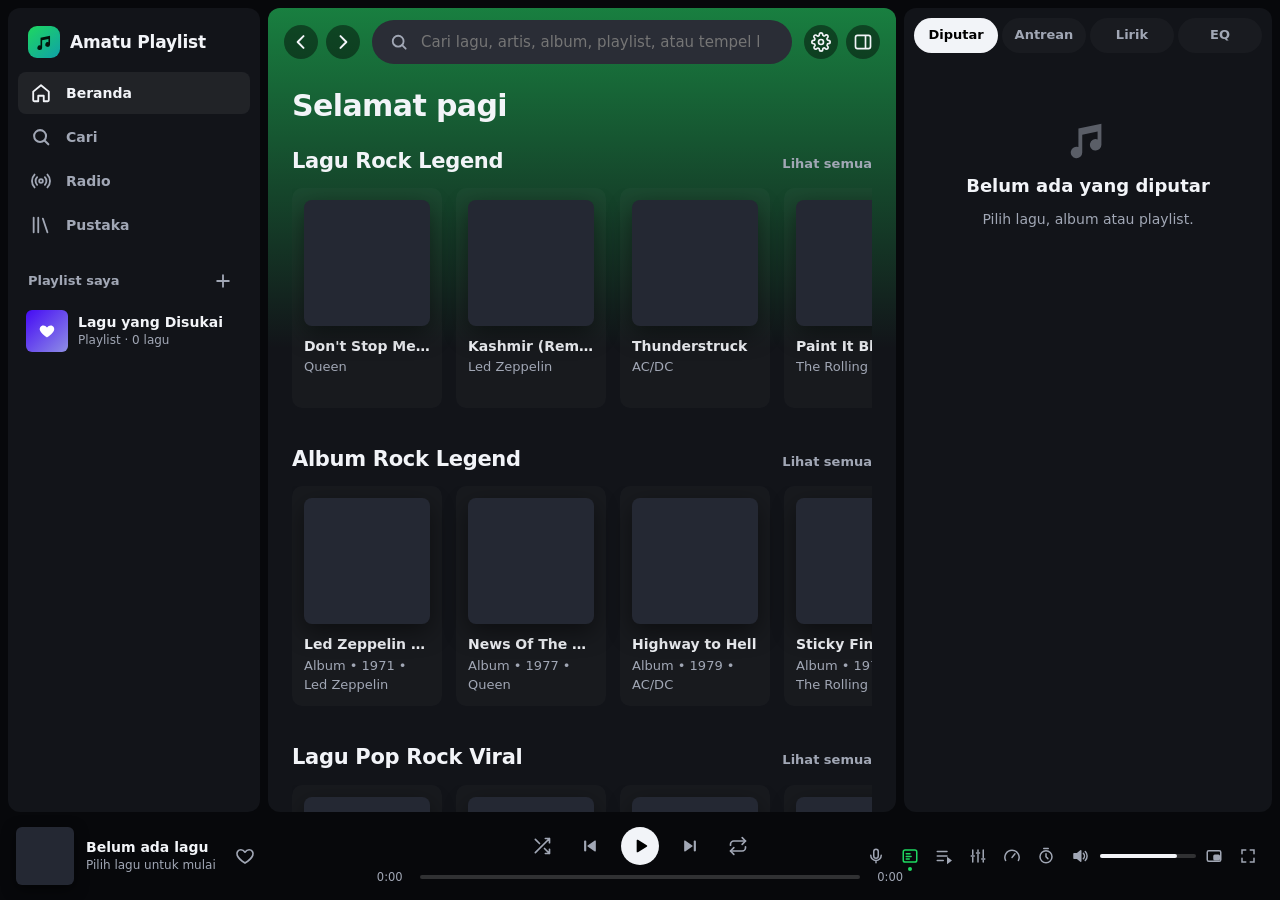
==== index.html @ cc9ee5e7 "Lagu tidak lagi lama mulai: stream yang menggantung atau ditolak browser tidak ditunggu sampai semen" ====
<!doctype html>
<html lang="id">
<head>
<meta charset="utf-8">
<script src="/amatu.js"></script>
<meta name="viewport" content="width=device-width,initial-scale=1,viewport-fit=cover">
<meta name="theme-color" content="#0b0d12">
<title>Amatu Playlist</title>
<meta name="description" content="Putar lagu YouTube & Spotify, playlist Pop Indonesia, Pop Jazz, lagu hits, radio, lirik sinkron dan equalizer profesional.">
<link rel="icon" href="data:image/svg+xml,%3Csvg xmlns='http://www.w3.org/2000/svg' viewBox='0 0 64 64'%3E%3Crect width='64' height='64' rx='14' fill='%2311151d'/%3E%3Cpath d='M26 44a7 7 0 1 1-4-6.3V16l22-5v25a7 7 0 1 1-4-6.3V20l-14 3z' fill='%231ed760'/%3E%3C/svg%3E">
<link rel="preconnect" href="https://yt.chocolatemoo53.com" crossorigin>
<link rel="stylesheet" href="css/app.css?v=6">
</head>
<body>
<svg width="0" height="0" style="position:absolute" aria-hidden="true">
  <defs>
    <symbol id="i-play" viewBox="0 0 24 24"><path d="M8 5.5v13a1 1 0 0 0 1.5.86l10.6-6.5a1 1 0 0 0 0-1.72L9.5 4.64A1 1 0 0 0 8 5.5z"/></symbol>
    <symbol id="i-pause" viewBox="0 0 24 24"><rect x="6" y="5" width="4" height="14" rx="1.2"/><rect x="14" y="5" width="4" height="14" rx="1.2"/></symbol>
    <symbol id="i-next" viewBox="0 0 24 24"><path d="M5 6.2v11.6a.8.8 0 0 0 1.2.7l8.6-5.8a.8.8 0 0 0 0-1.4L6.2 5.5A.8.8 0 0 0 5 6.2z"/><rect x="16.5" y="5.5" width="2.6" height="13" rx="1"/></symbol>
    <symbol id="i-prev" viewBox="0 0 24 24"><path d="M19 6.2v11.6a.8.8 0 0 1-1.2.7l-8.6-5.8a.8.8 0 0 1 0-1.4l8.6-5.8A.8.8 0 0 1 19 6.2z"/><rect x="4.9" y="5.5" width="2.6" height="13" rx="1"/></symbol>
    <symbol id="i-shuffle" viewBox="0 0 24 24" fill="none" stroke="currentColor" stroke-width="2" stroke-linecap="round" stroke-linejoin="round"><path d="M16 3h5v5M4 20 21 3M21 16v5h-5M15 15l6 6M4 4l5 5"/></symbol>
    <symbol id="i-repeat" viewBox="0 0 24 24" fill="none" stroke="currentColor" stroke-width="2" stroke-linecap="round" stroke-linejoin="round"><path d="m17 2 4 4-4 4"/><path d="M3 11v-1a4 4 0 0 1 4-4h14"/><path d="m7 22-4-4 4-4"/><path d="M21 13v1a4 4 0 0 1-4 4H3"/></symbol>
    <symbol id="i-heart" viewBox="0 0 24 24" fill="none" stroke="currentColor" stroke-width="2" stroke-linejoin="round"><path d="M12 20.5s-7.5-4.6-9.3-9.2C1.4 8 3.6 4.5 7.1 4.5c2 0 3.6 1.1 4.9 2.9 1.3-1.8 2.9-2.9 4.9-2.9 3.5 0 5.7 3.5 4.4 6.8-1.8 4.6-9.3 9.2-9.3 9.2z"/></symbol>
    <symbol id="i-heartf" viewBox="0 0 24 24"><path d="M12 20.5s-7.5-4.6-9.3-9.2C1.4 8 3.6 4.5 7.1 4.5c2 0 3.6 1.1 4.9 2.9 1.3-1.8 2.9-2.9 4.9-2.9 3.5 0 5.7 3.5 4.4 6.8-1.8 4.6-9.3 9.2-9.3 9.2z"/></symbol>
    <symbol id="i-queue" viewBox="0 0 24 24" fill="none" stroke="currentColor" stroke-width="2" stroke-linecap="round"><path d="M3 6h13M3 12h13M3 18h8"/><path d="M17 15v6l4-3z" fill="currentColor"/></symbol>
    <symbol id="i-mic" viewBox="0 0 24 24" fill="none" stroke="currentColor" stroke-width="2" stroke-linecap="round" stroke-linejoin="round"><path d="M12 15a3 3 0 0 0 3-3V6a3 3 0 0 0-6 0v6a3 3 0 0 0 3 3z"/><path d="M19 11a7 7 0 0 1-14 0M12 18v3"/></symbol>
    <symbol id="i-eq" viewBox="0 0 24 24" fill="none" stroke="currentColor" stroke-width="2" stroke-linecap="round"><path d="M5 4v6M5 14v6M12 4v2M12 10v10M19 4v10M19 18v2"/><path d="M3 12h4M10 8h4M17 16h4"/></symbol>
    <symbol id="i-vol" viewBox="0 0 24 24" fill="none" stroke="currentColor" stroke-width="2" stroke-linecap="round" stroke-linejoin="round"><path d="M4 9h4l5-4v14l-5-4H4z" fill="currentColor"/><path d="M16.5 8.5a5 5 0 0 1 0 7M19 6a8.5 8.5 0 0 1 0 12"/></symbol>
    <symbol id="i-mute" viewBox="0 0 24 24" fill="none" stroke="currentColor" stroke-width="2" stroke-linecap="round" stroke-linejoin="round"><path d="M4 9h4l5-4v14l-5-4H4z" fill="currentColor"/><path d="m17 9 5 6M22 9l-5 6"/></symbol>
    <symbol id="i-search" viewBox="0 0 24 24" fill="none" stroke="currentColor" stroke-width="2.2" stroke-linecap="round"><circle cx="11" cy="11" r="6.5"/><path d="m20 20-4.2-4.2"/></symbol>
    <symbol id="i-home" viewBox="0 0 24 24" fill="none" stroke="currentColor" stroke-width="2" stroke-linejoin="round"><path d="M3.5 10.5 12 3.5l8.5 7V20a1 1 0 0 1-1 1H15v-6H9v6H4.5a1 1 0 0 1-1-1z"/></symbol>
    <symbol id="i-lib" viewBox="0 0 24 24" fill="none" stroke="currentColor" stroke-width="2" stroke-linecap="round"><path d="M4 4v16M9 4v16M14 5l5 15"/></symbol>
    <symbol id="i-radio" viewBox="0 0 24 24" fill="none" stroke="currentColor" stroke-width="2" stroke-linecap="round"><circle cx="12" cy="12" r="2"/><path d="M16.2 7.8a6 6 0 0 1 0 8.4M7.8 16.2a6 6 0 0 1 0-8.4M19 5a10 10 0 0 1 0 14M5 19A10 10 0 0 1 5 5"/></symbol>
    <symbol id="i-plus" viewBox="0 0 24 24" fill="none" stroke="currentColor" stroke-width="2.2" stroke-linecap="round"><path d="M12 5v14M5 12h14"/></symbol>
    <symbol id="i-more" viewBox="0 0 24 24"><circle cx="5" cy="12" r="2"/><circle cx="12" cy="12" r="2"/><circle cx="19" cy="12" r="2"/></symbol>
    <symbol id="i-x" viewBox="0 0 24 24" fill="none" stroke="currentColor" stroke-width="2.2" stroke-linecap="round"><path d="M6 6l12 12M18 6 6 18"/></symbol>
    <symbol id="i-back" viewBox="0 0 24 24" fill="none" stroke="currentColor" stroke-width="2.4" stroke-linecap="round" stroke-linejoin="round"><path d="m15 5-7 7 7 7"/></symbol>
    <symbol id="i-fwd" viewBox="0 0 24 24" fill="none" stroke="currentColor" stroke-width="2.4" stroke-linecap="round" stroke-linejoin="round"><path d="m9 5 7 7-7 7"/></symbol>
    <symbol id="i-down" viewBox="0 0 24 24" fill="none" stroke="currentColor" stroke-width="2.4" stroke-linecap="round" stroke-linejoin="round"><path d="m5 9 7 7 7-7"/></symbol>
    <symbol id="i-pip" viewBox="0 0 24 24" fill="none" stroke="currentColor" stroke-width="2" stroke-linejoin="round"><rect x="3" y="5" width="18" height="14" rx="2"/><rect x="12" y="11" width="7" height="6" rx="1" fill="currentColor"/></symbol>
    <symbol id="i-lyf" viewBox="0 0 24 24" fill="none" stroke="currentColor" stroke-width="2" stroke-linecap="round"><rect x="3" y="4" width="18" height="16" rx="2.5"/><path d="M7 9h5M7 12.5h6.5M7 16h4"/></symbol>
    <symbol id="i-full" viewBox="0 0 24 24" fill="none" stroke="currentColor" stroke-width="2" stroke-linecap="round"><path d="M4 9V4h5M20 9V4h-5M4 15v5h5M20 15v5h-5"/></symbol>
    <symbol id="i-timer" viewBox="0 0 24 24" fill="none" stroke="currentColor" stroke-width="2" stroke-linecap="round"><circle cx="12" cy="13" r="8"/><path d="M12 9v4l2.5 2.5M9 2h6"/></symbol>
    <symbol id="i-speed" viewBox="0 0 24 24" fill="none" stroke="currentColor" stroke-width="2" stroke-linecap="round"><path d="M12 14l4-5"/><path d="M3.5 18a9.5 9.5 0 1 1 17 0"/></symbol>
    <symbol id="i-share" viewBox="0 0 24 24" fill="none" stroke="currentColor" stroke-width="2" stroke-linecap="round" stroke-linejoin="round"><path d="M12 3v13M7 8l5-5 5 5"/><path d="M5 13v6a2 2 0 0 0 2 2h10a2 2 0 0 0 2-2v-6"/></symbol>
    <symbol id="i-gear" viewBox="0 0 24 24" fill="none" stroke="currentColor" stroke-width="2"><circle cx="12" cy="12" r="3"/><path d="M19.4 15a1.6 1.6 0 0 0 .3 1.8l.1.1a2 2 0 1 1-2.8 2.8l-.1-.1a1.6 1.6 0 0 0-1.8-.3 1.6 1.6 0 0 0-1 1.5V21a2 2 0 1 1-4 0v-.1a1.6 1.6 0 0 0-1-1.5 1.6 1.6 0 0 0-1.8.3l-.1.1a2 2 0 1 1-2.8-2.8l.1-.1a1.6 1.6 0 0 0 .3-1.8 1.6 1.6 0 0 0-1.5-1H3a2 2 0 1 1 0-4h.1a1.6 1.6 0 0 0 1.5-1 1.6 1.6 0 0 0-.3-1.8l-.1-.1a2 2 0 1 1 2.8-2.8l.1.1a1.6 1.6 0 0 0 1.8.3H9a1.6 1.6 0 0 0 1-1.5V3a2 2 0 1 1 4 0v.1a1.6 1.6 0 0 0 1 1.5 1.6 1.6 0 0 0 1.8-.3l.1-.1a2 2 0 1 1 2.8 2.8l-.1.1a1.6 1.6 0 0 0-.3 1.8V9a1.6 1.6 0 0 0 1.5 1H21a2 2 0 1 1 0 4h-.1a1.6 1.6 0 0 0-1.5 1z"/></symbol>
    <symbol id="i-trash" viewBox="0 0 24 24" fill="none" stroke="currentColor" stroke-width="2" stroke-linecap="round"><path d="M4 7h16M10 11v6M14 11v6M6 7l1 13h10l1-13M9 7V4h6v3"/></symbol>
    <symbol id="i-edit" viewBox="0 0 24 24" fill="none" stroke="currentColor" stroke-width="2" stroke-linejoin="round"><path d="M4 20h4L19 9l-4-4L4 16z"/></symbol>
    <symbol id="i-file" viewBox="0 0 24 24" fill="none" stroke="currentColor" stroke-width="2" stroke-linejoin="round"><path d="M6 3h8l5 5v13H6z"/><path d="M14 3v5h5"/></symbol>
    <symbol id="i-clock" viewBox="0 0 24 24" fill="none" stroke="currentColor" stroke-width="2" stroke-linecap="round"><circle cx="12" cy="12" r="9"/><path d="M12 7v5l3 2"/></symbol>
    <symbol id="i-chart" viewBox="0 0 24 24" fill="none" stroke="currentColor" stroke-width="2" stroke-linecap="round"><path d="M4 20V10M10 20V4M16 20v-7M22 20H2"/></symbol>
    <symbol id="i-yt" viewBox="0 0 24 24"><path d="M22 8.2a3 3 0 0 0-2.1-2.1C18 5.6 12 5.6 12 5.6s-6 0-7.9.5A3 3 0 0 0 2 8.2 31 31 0 0 0 1.6 12a31 31 0 0 0 .4 3.8 3 3 0 0 0 2.1 2.1c1.9.5 7.9.5 7.9.5s6 0 7.9-.5a3 3 0 0 0 2.1-2.1 31 31 0 0 0 .4-3.8 31 31 0 0 0-.4-3.8zM10 15V9l5.2 3z"/></symbol>
    <symbol id="i-sp" viewBox="0 0 24 24"><path d="M12 2a10 10 0 1 0 0 20 10 10 0 0 0 0-20zm4.6 14.4a.6.6 0 0 1-.9.2c-2.4-1.5-5.4-1.8-9-1a.6.6 0 1 1-.3-1.2c3.9-.9 7.2-.5 9.9 1.1.3.2.4.6.3.9zm1.2-2.7a.8.8 0 0 1-1 .3c-2.7-1.7-6.9-2.2-10.1-1.2a.8.8 0 1 1-.5-1.5c3.7-1.1 8.3-.6 11.4 1.4.4.2.5.7.2 1zm.1-2.8C14.7 9 9.4 8.8 6.3 9.7a1 1 0 1 1-.6-1.8c3.5-1.1 9.4-.9 13.1 1.3a1 1 0 0 1-1 1.7z"/></symbol>
    <symbol id="i-check" viewBox="0 0 24 24" fill="none" stroke="currentColor" stroke-width="2.6" stroke-linecap="round" stroke-linejoin="round"><path d="m5 12.5 4.5 4.5L19 7.5"/></symbol>
    <symbol id="i-grip" viewBox="0 0 24 24"><circle cx="9" cy="6" r="1.6"/><circle cx="15" cy="6" r="1.6"/><circle cx="9" cy="12" r="1.6"/><circle cx="15" cy="12" r="1.6"/><circle cx="9" cy="18" r="1.6"/><circle cx="15" cy="18" r="1.6"/></symbol>
    <symbol id="i-video" viewBox="0 0 24 24" fill="none" stroke="currentColor" stroke-width="2" stroke-linejoin="round"><rect x="2.5" y="6" width="13" height="12" rx="2"/><path d="m15.5 10 6-3.5v11l-6-3.5z"/></symbol>
    <symbol id="i-panel" viewBox="0 0 24 24" fill="none" stroke="currentColor" stroke-width="2"><rect x="3" y="4" width="18" height="16" rx="2.5"/><path d="M15 4v16"/></symbol>
    <symbol id="i-music" viewBox="0 0 24 24"><path d="M9 18.5a3 3 0 1 1-2-2.8V6l12-2.5v11a3 3 0 1 1-2-2.8V7.6L9 9.3z"/></symbol>
    <symbol id="i-upload" viewBox="0 0 24 24" fill="none" stroke="currentColor" stroke-width="2" stroke-linecap="round" stroke-linejoin="round"><path d="M12 15V3M7 8l5-5 5 5M4 15v4a2 2 0 0 0 2 2h12a2 2 0 0 0 2-2v-4"/></symbol>
  </defs>
</svg>

<div id="app">
  <aside id="side">
    <div class="brand"><span class="logo"><svg><use href="#i-music"/></svg></span> Amatu Playlist</div>
    <nav class="nav">
      <a href="#home" data-nav="home"><svg><use href="#i-home"/></svg>Beranda</a>
      <a href="#search" data-nav="search"><svg><use href="#i-search"/></svg>Cari</a>
      <a href="#radio" data-nav="radio"><svg><use href="#i-radio"/></svg>Radio</a>
      <a href="#library" data-nav="library"><svg><use href="#i-lib"/></svg>Pustaka</a>
    </nav>
    <div class="side-h">
      <span>Playlist saya</span>
      <button class="ib" id="newList" title="Buat playlist"><svg><use href="#i-plus"/></svg></button>
    </div>
    <div id="sideLists" class="side-lists"></div>
  </aside>

  <main id="main">
    <header id="top">
      <div class="hist">
        <button class="ib round" id="goBack" title="Kembali"><svg><use href="#i-back"/></svg></button>
        <button class="ib round" id="goFwd" title="Maju"><svg><use href="#i-fwd"/></svg></button>
      </div>
      <form id="sform" class="sbox" autocomplete="off">
        <svg><use href="#i-search"/></svg>
        <input id="q" type="search" placeholder="Cari lagu, artis, album, playlist, atau tempel link YouTube/Spotify" enterkeyhint="search">
        <div id="sugg" class="sugg" hidden></div>
      </form>
      <div class="top-r">
        <button class="ib round" id="setBtn" title="Pengaturan"><svg><use href="#i-gear"/></svg></button>
        <button class="ib round" id="panelBtn" title="Panel diputar"><svg><use href="#i-panel"/></svg></button>
      </div>
    </header>
    <div id="view" tabindex="-1"></div>
  </main>

  <section id="panel">
    <div class="tabs" id="ptabs">
      <button data-tab="np" class="on">Diputar</button>
      <button data-tab="queue">Antrean</button>
      <button data-tab="lyrics">Lirik</button>
      <button data-tab="eq">EQ</button>
    </div>
    <div id="pbody"></div>
  </section>
</div>

<footer id="bar">
  <div class="b-now">
    <div class="b-art" id="bArt"></div>
    <div class="b-meta"><div class="b-title" id="bTitle">Belum ada lagu</div><div class="b-sub" id="bSub">Pilih lagu untuk mulai</div></div>
    <button class="ib like" id="bLike" title="Suka (L)"><svg><use href="#i-heart"/></svg></button>
  </div>
  <div class="b-mid">
    <div class="b-ctl">
      <button class="ib" id="cShuf" title="Acak (S)"><svg><use href="#i-shuffle"/></svg></button>
      <button class="ib" id="cPrev" title="Sebelumnya"><svg><use href="#i-prev"/></svg></button>
      <button class="playbtn" id="cPlay" title="Putar/Jeda (Spasi)"><svg><use href="#i-play"/></svg></button>
      <button class="ib" id="cNext" title="Berikutnya"><svg><use href="#i-next"/></svg></button>
      <button class="ib" id="cRep" title="Ulangi (R)"><svg><use href="#i-repeat"/></svg><i class="one">1</i></button>
    </div>
    <div class="b-seek"><span id="tCur">0:00</span><div class="range" id="seek"><div class="fill"></div><div class="buf"></div><div class="knob"></div><div class="tip"></div></div><span id="tDur">0:00</span></div>
  </div>
  <div class="b-r">
    <button class="ib" id="tLyr" title="Lirik"><svg><use href="#i-mic"/></svg></button>
    <button class="ib" id="tFly" title="Lirik mengambang"><svg><use href="#i-lyf"/></svg></button>
    <button class="ib" id="tQueue" title="Antrean (Q)"><svg><use href="#i-queue"/></svg></button>
    <button class="ib" id="tEq" title="Equalizer (E)"><svg><use href="#i-eq"/></svg></button>
    <button class="ib" id="tSpeed" title="Kecepatan"><svg><use href="#i-speed"/></svg><i class="badge" id="speedB"></i></button>
    <button class="ib" id="tTimer" title="Timer tidur"><svg><use href="#i-timer"/></svg><i class="badge" id="timerB"></i></button>
    <div class="vol"><button class="ib" id="tMute" title="Bisu (M)"><svg><use href="#i-vol"/></svg></button><div class="range small" id="vol"><div class="fill"></div><div class="knob"></div></div></div>
    <button class="ib" id="tPip" title="Mini player"><svg><use href="#i-pip"/></svg></button>
    <button class="ib" id="tFull" title="Layar penuh (F)"><svg><use href="#i-full"/></svg></button>
  </div>
  <div class="m-prog"><i id="mProg"></i></div>
</footer>

<nav id="tabbar">
  <a href="#home" data-nav="home"><svg><use href="#i-home"/></svg>Beranda</a>
  <a href="#search" data-nav="search"><svg><use href="#i-search"/></svg>Cari</a>
  <a href="#radio" data-nav="radio"><svg><use href="#i-radio"/></svg>Radio</a>
  <a href="#library" data-nav="library"><svg><use href="#i-lib"/></svg>Pustaka</a>
</nav>

<div id="fly" aria-live="off">
  <div class="fly-h"><span id="flyT">Lirik</span><button class="ib" id="flyFull" title="Lirik layar penuh"><svg><use href="#i-full"/></svg></button><button class="ib" id="flyX" title="Sembunyikan lirik mengambang"><svg><use href="#i-x"/></svg></button></div>
  <div class="fly-b" id="flyB"></div>
</div>

<div id="full" hidden>
  <div class="f-bg" id="fBg"></div>
  <canvas class="f-viz" id="fViz"></canvas>
  <header class="f-top">
    <button class="ib round" id="fClose" title="Tutup"><svg><use href="#i-down"/></svg></button>
    <div class="f-ctx" id="fCtx"></div>
    <button class="ib round" id="fMore" title="Opsi"><svg><use href="#i-more"/></svg></button>
  </header>
  <div class="f-body">
    <div class="f-left">
      <div class="f-stage" id="fStage"><div class="f-art" id="fArt"></div><div class="vslot" id="fSlot"></div></div>
      <div class="f-meta">
        <div><div class="f-title" id="fTitle"></div><div class="f-sub" id="fSub"></div></div>
        <button class="ib like" id="fLike"><svg><use href="#i-heart"/></svg></button>
      </div>
      <div class="f-seek"><div class="range" id="fSeek"><div class="fill"></div><div class="knob"></div></div><div class="f-times"><span id="fCur">0:00</span><span id="fDur">0:00</span></div></div>
      <div class="f-ctl">
        <button class="ib" id="fShuf"><svg><use href="#i-shuffle"/></svg></button>
        <button class="ib big" id="fPrev"><svg><use href="#i-prev"/></svg></button>
        <button class="playbtn xl" id="fPlay"><svg><use href="#i-play"/></svg></button>
        <button class="ib big" id="fNext"><svg><use href="#i-next"/></svg></button>
        <button class="ib" id="fRep"><svg><use href="#i-repeat"/></svg><i class="one">1</i></button>
      </div>
      <div class="f-tools">
        <button class="chip" data-ft="lyrics"><svg><use href="#i-mic"/></svg>Lirik</button>
        <button class="chip" data-ft="queue"><svg><use href="#i-queue"/></svg>Antrean</button>
        <button class="chip" data-ft="eq"><svg><use href="#i-eq"/></svg>EQ</button>
        <button class="chip" data-ft="video" id="fVid"><svg><use href="#i-video"/></svg>Video</button>
      </div>
    </div>
    <div class="f-right" id="fRight"></div>
  </div>
</div>

<div id="dock" class="off">
  <div class="dock-h"><span id="dockT">Video</span><button class="ib" id="dockMin" title="Perkecil"><svg><use href="#i-down"/></svg></button><button class="ib" id="dockOpen" title="Layar penuh"><svg><use href="#i-full"/></svg></button></div>
  <div id="ytwrap"><div id="ytp"></div></div>
  <div id="spwrap"><div id="spp"></div></div>
</div>

<div id="menu" class="menu" hidden></div>
<div id="modal" class="modal" hidden><div class="m-card" id="mcard"></div></div>
<div id="rsm" hidden><svg><use href="#i-play"/></svg><span>Putar <b id="rsmT"></b> <i>· sentuh di mana saja</i></span><button class="ib" id="rsmX" title="Jangan putar"><svg><use href="#i-x"/></svg></button></div>
<div id="toasts"></div>
<input type="file" id="fileIn" accept="audio/*,video/mp4,.mp3,.m4a,.flac,.wav,.ogg,.opus,.aac" multiple hidden>
<input type="file" id="impIn" accept="application/json,.json" hidden>

<script src="js/data.js?v=2"></script>
<script src="js/rock.js?v=1"></script>
<script src="js/fx.js?v=2"></script>
<script src="js/api.js?v=6"></script>
<script src="js/gap.js?v=1"></script>
<script src="js/engine.js?v=9"></script>
<script src="js/app.js?v=19"></script>
</body>
</html>
---- css/app.css ----
:root {
  color-scheme: dark;
  --bg: #07080b;
  --s1: #121419;
  --s2: #1a1d24;
  --s3: #242833;
  --line: #2a2e39;
  --tx: #f2f4f8;
  --mut: #a1a7b5;
  --dim: #6d7381;
  --ac: #1ed760;
  --ac2: #19b955;
  --tint: 30, 215, 96;
  --barH: 88px;
  --r: 12px;
  --font: "Inter", system-ui, -apple-system, "Segoe UI", Roboto, sans-serif;
}
* { box-sizing: border-box; }
html, body { height: 100%; }
body { margin: 0; background: var(--bg); color: var(--tx); font: 14px/1.45 var(--font); overflow: hidden; -webkit-font-smoothing: antialiased; overscroll-behavior: none; }
button { font: inherit; color: inherit; background: none; border: 0; cursor: pointer; padding: 0; }
a { color: inherit; text-decoration: none; }
input, select, textarea { font: inherit; color: inherit; }
svg { width: 20px; height: 20px; fill: currentColor; flex: none; }
[hidden] { display: none !important; }
::-webkit-scrollbar { width: 10px; height: 10px; }
::-webkit-scrollbar-thumb { background: #ffffff22; border-radius: 10px; border: 2px solid transparent; background-clip: padding-box; }
::-webkit-scrollbar-thumb:hover { background-color: #ffffff3a; }
::-webkit-scrollbar-track { background: transparent; }

/* ---------- shell */
#app { position: fixed; inset: 0 0 var(--barH) 0; display: grid; grid-template-columns: 252px minmax(0, 1fr) auto; gap: 8px; padding: 8px 8px 0; }
#side, #main, #panel { background: var(--s1); border-radius: var(--r); min-height: 0; overflow: hidden; }
#side { display: flex; flex-direction: column; padding: 14px 10px 10px; }
.brand { display: flex; align-items: center; gap: 10px; font-weight: 800; font-size: 17px; letter-spacing: -.2px; padding: 4px 10px 14px; }
.logo { width: 32px; height: 32px; border-radius: 9px; display: grid; place-items: center; background: linear-gradient(140deg, var(--ac), #0fa1a8); color: #03140a; }
.logo svg { width: 19px; height: 19px; }
.nav { display: grid; gap: 2px; }
.nav a { display: flex; align-items: center; gap: 14px; padding: 10px 12px; border-radius: 8px; color: var(--mut); font-weight: 650; transition: color .15s, background .15s; }
.nav a:hover { color: var(--tx); background: #ffffff08; }
.nav a.on { color: var(--tx); background: #ffffff10; }
.nav a svg { width: 22px; height: 22px; }
.side-h { display: flex; align-items: center; justify-content: space-between; padding: 18px 10px 6px; color: var(--mut); font-weight: 700; font-size: 13px; }
.side-lists { overflow-y: auto; flex: 1; display: grid; align-content: start; gap: 2px; }
.sl { display: flex; align-items: center; gap: 10px; padding: 6px 8px; border-radius: 8px; cursor: pointer; }
.sl:hover { background: #ffffff0a; }
.sl.on { background: #ffffff12; }
.sl .cv { width: 42px; height: 42px; border-radius: 6px; flex: none; background: var(--s3) center/cover; display: grid; place-items: center; color: var(--mut); }
.sl .cv svg { width: 18px; height: 18px; }
.sl .t { font-weight: 600; white-space: nowrap; overflow: hidden; text-overflow: ellipsis; }
.sl .s { font-size: 12px; color: var(--mut); white-space: nowrap; overflow: hidden; text-overflow: ellipsis; }
.sl > div:last-child { min-width: 0; }
.sl.playing .t { color: var(--ac); }

#main { position: relative; display: flex; flex-direction: column; }
#top { position: absolute; z-index: 5; left: 0; right: 0; top: 0; display: flex; align-items: center; gap: 12px; padding: 12px 16px; background: linear-gradient(rgba(18, 20, 25, var(--topA, 0)), rgba(18, 20, 25, var(--topA, 0))); transition: background .2s; }
.hist { display: flex; gap: 8px; }
.top-r { display: flex; gap: 8px; margin-left: auto; }
.ib { display: inline-grid; place-items: center; width: 34px; height: 34px; border-radius: 50%; color: var(--mut); position: relative; transition: color .15s, transform .1s, background .15s; flex: none; }
.ib:hover { color: var(--tx); }
.ib:active { transform: scale(.94); }
.ib.round { background: #00000070; color: var(--tx); }
.ib.round:hover { background: #000000a0; }
.ib.on { color: var(--ac); }
.ib.on::after { content: ""; position: absolute; bottom: 1px; left: 50%; width: 4px; height: 4px; margin-left: -2px; border-radius: 50%; background: var(--ac); }
.ib.big svg { width: 28px; height: 28px; }
.ib .one { display: none; position: absolute; font-size: 8px; font-style: normal; font-weight: 800; top: 7px; right: 5px; background: var(--ac); color: #000; border-radius: 6px; padding: 0 3px; line-height: 11px; }
.ib.rep1 .one { display: block; }
.ib .badge { position: absolute; top: 0; right: -4px; font-size: 9px; font-style: normal; font-weight: 800; color: var(--ac); }
.ib:disabled { opacity: .35; cursor: default; }

.sbox { flex: 1; max-width: 520px; position: relative; display: flex; align-items: center; background: #2a2d36; border-radius: 999px; height: 44px; padding: 0 16px; gap: 10px; border: 1px solid transparent; transition: border-color .15s, background .15s; }
.sbox:focus-within { border-color: #ffffff60; background: #30333d; }
.sbox > svg { color: var(--mut); }
.sbox input { flex: 1; min-width: 0; border: 0; outline: 0; background: none; font-size: 15px; height: 100%; }
.sbox input::-webkit-search-cancel-button { filter: invert(1); opacity: .5; }
.sugg { position: absolute; top: 50px; left: 0; right: 0; background: var(--s2); border: 1px solid var(--line); border-radius: 12px; padding: 6px; box-shadow: 0 18px 40px #000a; z-index: 30; }
.sugg button { display: flex; width: 100%; align-items: center; gap: 12px; padding: 9px 12px; border-radius: 8px; text-align: left; }
.sugg button:hover, .sugg button.hl { background: #ffffff10; }
.sugg button svg { color: var(--mut); width: 16px; height: 16px; }

#view { flex: 1; overflow-y: auto; overflow-x: hidden; outline: 0; padding: 72px 24px 32px; position: relative; scroll-behavior: auto; }
.v-bg { position: absolute; inset: 0 0 auto 0; height: 340px; background: linear-gradient(rgba(var(--tint), .55), rgba(var(--tint), 0)); pointer-events: none; z-index: 0; }
#view > * { position: relative; z-index: 1; }
#view > .v-bg { position: absolute; z-index: 0; }

/* ---------- panel */
#panel { width: 368px; display: flex; flex-direction: column; }
body.nopanel #panel { display: none; }
.tabs { display: flex; gap: 4px; padding: 10px 10px 0; flex: none; }
.tabs button { flex: 1; padding: 8px 4px; border-radius: 999px; font-weight: 700; font-size: 13px; color: var(--mut); background: #ffffff08; }
.tabs button:hover { color: var(--tx); }
.tabs button.on { background: var(--tx); color: #000; }
#pbody { flex: 1; overflow-y: auto; overflow-x: hidden; padding: 14px; min-height: 0; }

/* ---------- headings, cards, shelves */
h1.v-title { font-size: 30px; letter-spacing: -.6px; margin: 4px 0 18px; font-weight: 800; }
.shelf { margin: 0 0 30px; }
.shelf-h { display: flex; align-items: baseline; justify-content: space-between; margin-bottom: 12px; gap: 12px; }
.shelf-h h2 { margin: 0; font-size: 21px; letter-spacing: -.3px; }
.shelf-h a, .shelf-h button { color: var(--mut); font-weight: 700; font-size: 13px; }
.shelf-h a:hover, .shelf-h button:hover { color: var(--tx); text-decoration: underline; }
.row { display: grid; grid-auto-flow: column; grid-auto-columns: minmax(150px, 180px); gap: 14px; overflow-x: auto; padding-bottom: 6px; scroll-snap-type: x proximity; }
.row::-webkit-scrollbar { height: 6px; }
.grid { display: grid; grid-template-columns: repeat(auto-fill, minmax(165px, 1fr)); gap: 14px; }
.card { background: #ffffff06; border-radius: 10px; padding: 12px; cursor: pointer; transition: background .2s; scroll-snap-align: start; min-width: 0; position: relative; }
.card:hover { background: #ffffff12; }
.card .cv { aspect-ratio: 1; border-radius: 8px; background: var(--s3) center/cover; position: relative; box-shadow: 0 8px 24px #0007; overflow: hidden; }
.card .cv img { width: 100%; height: 100%; object-fit: cover; display: block; }
.card.art .cv { border-radius: 50%; }
.card .t { font-weight: 700; margin-top: 10px; white-space: nowrap; overflow: hidden; text-overflow: ellipsis; }
.card .s { font-size: 13px; color: var(--mut); display: -webkit-box; -webkit-line-clamp: 2; -webkit-box-orient: vertical; overflow: hidden; margin-top: 2px; min-height: 2.9em; }
.card .pb { position: absolute; right: 8px; bottom: 8px; width: 46px; height: 46px; border-radius: 50%; background: var(--ac); color: #000; display: grid; place-items: center; box-shadow: 0 8px 18px #0008; opacity: 0; transform: translateY(8px); transition: opacity .2s, transform .2s; }
.card .pb svg { width: 22px; height: 22px; }
.card:hover .pb, .card.playing .pb { opacity: 1; transform: none; }
.card .tag { position: absolute; left: 8px; top: 8px; background: #000a; border-radius: 6px; padding: 2px 6px; font-size: 11px; font-weight: 700; display: flex; align-items: center; gap: 4px; }
.card .tag svg { width: 13px; height: 13px; }
.tag.sp svg { color: #1ed760; }
.tag.yt svg { color: #ff3d3d; }

.chips { display: flex; gap: 8px; flex-wrap: wrap; margin-bottom: 18px; }
.chip { display: inline-flex; align-items: center; gap: 6px; padding: 7px 14px; border-radius: 999px; background: #ffffff12; font-weight: 650; font-size: 13px; white-space: nowrap; transition: background .15s; }
.chip:hover { background: #ffffff20; }
.chip.on { background: var(--tx); color: #000; }
.chip svg { width: 16px; height: 16px; }

.genres { display: grid; grid-template-columns: repeat(auto-fill, minmax(190px, 1fr)); gap: 14px; }
.genre { height: 110px; border-radius: 10px; padding: 14px; font-weight: 800; font-size: 19px; position: relative; overflow: hidden; cursor: pointer; letter-spacing: -.3px; }
.genre::after { content: ""; position: absolute; right: -14px; bottom: -10px; width: 82px; height: 82px; border-radius: 8px; background: inherit; filter: brightness(1.35); transform: rotate(25deg); box-shadow: 0 6px 18px #0006; }
.genre:hover { filter: brightness(1.08); }

/* ---------- hero (album / playlist / artist) */
.hero { display: flex; align-items: flex-end; gap: 24px; margin: 6px 0 22px; min-height: 200px; }
.hero .cv { width: 210px; height: 210px; flex: none; border-radius: 8px; background: var(--s3) center/cover; box-shadow: 0 20px 50px #000a; display: grid; place-items: center; color: var(--mut); }
.hero .cv svg { width: 70px; height: 70px; }
.hero.art .cv { border-radius: 50%; }
.hero .kind { font-size: 13px; font-weight: 700; display: flex; align-items: center; gap: 6px; }
.hero h1 { font-size: clamp(30px, 5vw, 72px); line-height: 1.02; margin: 8px 0 12px; letter-spacing: -1.6px; font-weight: 900; word-break: break-word; }
.hero h1.long { font-size: clamp(26px, 3.2vw, 44px); letter-spacing: -.8px; }
.hero .meta { color: var(--tx); font-size: 14px; opacity: .9; }
.hero .meta a { font-weight: 700; }
.hero .meta a:hover { text-decoration: underline; }
.hero .desc { color: var(--mut); font-size: 13px; margin-top: 6px; max-width: 780px; display: -webkit-box; -webkit-line-clamp: 2; -webkit-box-orient: vertical; overflow: hidden; }
.actions { display: flex; align-items: center; gap: 18px; margin: 0 0 18px; flex-wrap: wrap; }
.playbtn { width: 40px; height: 40px; border-radius: 50%; background: var(--tx); color: #000; display: grid; place-items: center; transition: transform .12s, background .15s; flex: none; }
.playbtn:hover { transform: scale(1.06); }
.playbtn svg { width: 20px; height: 20px; }
.playbtn.lg { width: 56px; height: 56px; background: var(--ac); }
.playbtn.lg svg { width: 26px; height: 26px; }
.playbtn.xl { width: 68px; height: 68px; }
.playbtn.xl svg { width: 30px; height: 30px; }
.actions .ib { width: 40px; height: 40px; }
.actions .ib svg { width: 26px; height: 26px; }
.btn { display: inline-flex; align-items: center; gap: 8px; padding: 9px 18px; border-radius: 999px; font-weight: 700; border: 1px solid #ffffff40; transition: border-color .15s, transform .1s; white-space: nowrap; }
.btn:hover { border-color: var(--tx); }
.btn.pri { background: var(--ac); color: #021208; border-color: var(--ac); }
.btn.sm { padding: 6px 13px; font-size: 13px; }
.btn svg { width: 17px; height: 17px; }

/* ---------- track list */
.tl { display: grid; }
.tl-h, .tr { display: grid; grid-template-columns: 40px minmax(0, 6fr) minmax(0, 4fr) 36px 56px 36px; align-items: center; gap: 12px; padding: 0 12px; }
.tl.noalb .tl-h, .tl.noalb .tr { grid-template-columns: 40px minmax(0, 1fr) 36px 56px 36px; }
.tl.noalb .alb { display: none; }
.tl-h { color: var(--mut); font-size: 12px; text-transform: uppercase; letter-spacing: .08em; height: 36px; border-bottom: 1px solid var(--line); margin-bottom: 8px; }
.tr { height: 58px; border-radius: 6px; cursor: default; user-select: none; }
.tr:hover, .tr.sel { background: #ffffff10; }
.tr .n { color: var(--mut); text-align: center; font-variant-numeric: tabular-nums; position: relative; height: 20px; display: grid; place-items: center; }
.tr .n .pi { display: none; }
.tr:hover .n .num { display: none; }
.tr:hover .n .pi { display: grid; color: var(--tx); }
.tr .ti { display: flex; align-items: center; gap: 12px; min-width: 0; }
.tr .th { width: 42px; height: 42px; border-radius: 5px; background: var(--s3) center/cover; flex: none; }
.tr .th.v { width: 56px; height: 42px; }
.tr .nm { min-width: 0; }
.tr .tt { font-weight: 600; font-size: 15px; white-space: nowrap; overflow: hidden; text-overflow: ellipsis; }
.tr .ar { font-size: 13px; color: var(--mut); white-space: nowrap; overflow: hidden; text-overflow: ellipsis; }
.tr .ar a:hover, .tr .alb a:hover { color: var(--tx); text-decoration: underline; }
.tr .alb { font-size: 13px; color: var(--mut); white-space: nowrap; overflow: hidden; text-overflow: ellipsis; }
.tr .du { color: var(--mut); font-size: 13px; text-align: right; font-variant-numeric: tabular-nums; }
.tr .like, .tr .mo { opacity: 0; }
.tr:hover .like, .tr:hover .mo, .tr .like.on { opacity: 1; }
.tr.cur .tt { color: var(--ac); }
.tr.cur .n .num { display: none; }
.tr.cur .n .eqa { display: flex; }
.eqa { display: none; gap: 2px; align-items: flex-end; height: 14px; }
.eqa i { width: 3px; background: var(--ac); border-radius: 1px; animation: eqa 1s ease-in-out infinite; }
.eqa i:nth-child(2) { animation-delay: -.4s; }
.eqa i:nth-child(3) { animation-delay: -.7s; }
.paused .eqa i { animation-play-state: paused; height: 4px; }
@keyframes eqa { 0%, 100% { height: 3px; } 50% { height: 14px; } }
.tr:hover.cur .n .eqa { display: none; }
.like.on { color: var(--ac); }
.tr.drag { opacity: .4; }
.tr.over { box-shadow: inset 0 2px 0 var(--ac); }
.tr .src { width: 13px; height: 13px; margin-left: 6px; vertical-align: -2px; opacity: .8; }
.tr .tt .src.sp { color: #1ed760; }

.empty { text-align: center; color: var(--mut); padding: 50px 20px; display: grid; justify-items: center; gap: 10px; }
.empty svg { width: 46px; height: 46px; opacity: .5; }
.empty b { color: var(--tx); font-size: 18px; }
.load { display: grid; place-items: center; padding: 50px; }
.spin { width: 30px; height: 30px; border-radius: 50%; border: 3px solid #ffffff20; border-top-color: var(--ac); animation: spin .8s linear infinite; }
@keyframes spin { to { transform: rotate(360deg); } }
.skel { background: linear-gradient(90deg, #ffffff08, #ffffff12, #ffffff08); background-size: 200% 100%; animation: sk 1.2s infinite; border-radius: 8px; }
@keyframes sk { to { background-position: -200% 0; } }

.top-res { display: grid; grid-template-columns: minmax(0, 2fr) minmax(0, 3fr); gap: 22px; margin-bottom: 28px; }
.best { background: #ffffff08; border-radius: 10px; padding: 20px; cursor: pointer; position: relative; transition: background .2s; }
.best:hover { background: #ffffff12; }
.best .cv { width: 96px; height: 96px; border-radius: 8px; background: var(--s3) center/cover; box-shadow: 0 8px 24px #0008; }
.best.art .cv { border-radius: 50%; }
.best .t { font-size: 30px; font-weight: 800; margin: 18px 0 4px; letter-spacing: -.5px; white-space: nowrap; overflow: hidden; text-overflow: ellipsis; }
.best .s { color: var(--mut); }
.best .s b { color: var(--tx); background: #00000060; border-radius: 999px; padding: 3px 10px; font-size: 12px; margin-right: 6px; }
.best .pb { position: absolute; right: 20px; bottom: 20px; width: 50px; height: 50px; border-radius: 50%; background: var(--ac); color: #000; display: grid; place-items: center; opacity: 0; transform: translateY(8px); transition: .2s; }
.best:hover .pb { opacity: 1; transform: none; }

/* ---------- player bar */
#bar { position: fixed; left: 0; right: 0; bottom: 0; height: var(--barH); display: grid; grid-template-columns: minmax(0, 1fr) minmax(0, 1.6fr) minmax(0, 1fr); align-items: center; gap: 16px; padding: 0 16px; background: var(--bg); z-index: 20; }
.b-now { display: flex; align-items: center; gap: 12px; min-width: 0; }
.b-art { width: 58px; height: 58px; border-radius: 6px; background: var(--s3) center/cover; flex: none; cursor: pointer; box-shadow: 0 4px 14px #0008; display: grid; place-items: center; color: var(--dim); }
.b-meta { min-width: 0; cursor: pointer; }
.b-title { font-weight: 650; white-space: nowrap; overflow: hidden; text-overflow: ellipsis; }
.b-sub { font-size: 12px; color: var(--mut); white-space: nowrap; overflow: hidden; text-overflow: ellipsis; }
.b-sub a:hover { color: var(--tx); text-decoration: underline; }
.b-mid { display: grid; gap: 4px; justify-items: center; }
.b-ctl { display: flex; align-items: center; gap: 14px; }
.b-ctl .playbtn { width: 38px; height: 38px; }
.b-seek { display: flex; align-items: center; gap: 10px; width: 100%; max-width: 680px; font-size: 11.5px; color: var(--mut); font-variant-numeric: tabular-nums; }
.b-seek span { width: 40px; text-align: center; }
.b-r { display: flex; align-items: center; justify-content: flex-end; gap: 2px; min-width: 0; }
.b-r .ib { width: 32px; height: 32px; }
.b-r .ib svg { width: 18px; height: 18px; }
.vol { display: flex; align-items: center; gap: 4px; }
.vol .range { width: 96px; }
.m-prog { display: none; }

/* custom range */
.range { position: relative; flex: 1; height: 16px; cursor: pointer; touch-action: none; --p: 0%; --b: 0%; }
.range::before { content: ""; position: absolute; left: 0; right: 0; top: 6px; height: 4px; border-radius: 4px; background: #ffffff2a; }
.range .buf { position: absolute; left: 0; top: 6px; height: 4px; border-radius: 4px; width: var(--b); background: #ffffff30; }
.range .fill { position: absolute; left: 0; top: 6px; height: 4px; border-radius: 4px; width: var(--p); background: var(--tx); }
.range .knob { position: absolute; top: 2px; left: var(--p); width: 12px; height: 12px; margin-left: -6px; border-radius: 50%; background: #fff; box-shadow: 0 2px 6px #0008; opacity: 0; transition: opacity .1s; }
.range:hover .fill, .range.act .fill { background: var(--ac); }
.range:hover .knob, .range.act .knob { opacity: 1; }
.range .tip { position: absolute; bottom: 18px; transform: translateX(-50%); background: var(--s3); color: var(--tx); padding: 3px 7px; border-radius: 6px; font-size: 11px; pointer-events: none; display: none; white-space: nowrap; }
.range:hover .tip { display: block; }
.range.dis { pointer-events: none; opacity: .4; }

/* ---------- tabbar (mobile) */
#tabbar { display: none; }

/* ---------- now playing panel */
.np-card { display: grid; gap: 14px; grid-template-columns: minmax(0, 1fr); }
.np-stage { position: relative; aspect-ratio: 1; border-radius: 10px; background: var(--s3) center/cover; box-shadow: 0 16px 40px #0009; overflow: hidden; }
.np-stage.vid { aspect-ratio: 16/9; background: #000; }
.np-stage canvas { position: absolute; left: 0; right: 0; bottom: 0; width: 100%; height: 34%; pointer-events: none; }
.vslot { position: absolute; inset: 0; }
.np-t { font-size: 22px; font-weight: 800; letter-spacing: -.3px; line-height: 1.2; overflow-wrap: anywhere; display: -webkit-box; -webkit-line-clamp: 3; -webkit-box-orient: vertical; overflow: hidden; }
.np-a { color: var(--mut); }
.np-a a:hover { color: var(--tx); text-decoration: underline; }
.np-row { display: flex; align-items: flex-start; justify-content: space-between; gap: 10px; }
.np-box { background: var(--s2); border-radius: 10px; padding: 14px; }
.np-box h4 { margin: 0 0 10px; font-size: 14px; display: flex; justify-content: space-between; align-items: center; }
.np-box h4 a, .np-box h4 button { color: var(--mut); font-size: 12px; font-weight: 700; }
.np-box h4 a:hover, .np-box h4 button:hover { color: var(--tx); }
.mini-tr { display: flex; align-items: center; gap: 10px; padding: 6px; border-radius: 8px; cursor: pointer; }
.mini-tr:hover { background: #ffffff0c; }
.mini-tr .th { width: 44px; height: 44px; border-radius: 5px; background: var(--s3) center/cover; flex: none; }
.mini-tr > div:nth-child(2) { min-width: 0; flex: 1; }
.mini-tr .tt { font-weight: 600; white-space: nowrap; overflow: hidden; text-overflow: ellipsis; }
.mini-tr .ar { font-size: 12px; color: var(--mut); white-space: nowrap; overflow: hidden; text-overflow: ellipsis; }
.mini-tr.cur .tt { color: var(--ac); }
.mini-tr.qt { background: #ffffff12; padding: 0; border-radius: 6px; overflow: hidden; transition: background .15s; }
.mini-tr.qt:hover { background: #ffffff22; }
.mini-tr.qt .th { width: 60px; height: 60px; border-radius: 0; }
.mini-tr.qt .tt { font-weight: 700; }
.mini-tr.qt .playbtn { margin-right: 10px; background: var(--ac); opacity: 0; transition: opacity .15s; }
.mini-tr.qt:hover .playbtn { opacity: 1; }
@media (hover: none) { .mini-tr.qt .playbtn { opacity: 1; } }
.mini-tr .grip { color: var(--dim); cursor: grab; opacity: 0; }
.mini-tr:hover .grip { opacity: 1; }
.mini-tr .x { opacity: 0; }
.mini-tr:hover .x { opacity: 1; }
.mini-tr.drag { opacity: .4; }
.mini-tr.over { box-shadow: inset 0 2px 0 var(--ac); }
.note { font-size: 12.5px; color: var(--mut); background: #ffffff08; border: 1px solid var(--line); border-radius: 10px; padding: 10px 12px; line-height: 1.5; }
.note b { color: var(--tx); }
.note.ok { border-color: #1ed76055; background: #1ed76012; }
.note .btn { margin-top: 8px; }

/* lyrics */
.lyr { display: grid; gap: 14px; font-size: 22px; font-weight: 800; line-height: 1.32; letter-spacing: -.3px; padding: 10px 2px 60vh; }
.lyr p { margin: 0; color: #ffffff55; cursor: pointer; transition: color .25s, transform .25s; transform-origin: left center; }
.lyr p:hover { color: #ffffffaa; }
.lyr p.past { color: #ffffffa0; }
.lyr p.now { color: #fff; transform: scale(1.02); }
.lyr.plain p { color: #ffffffd0; cursor: default; }
.lyr p .ly-tr { display: block; margin-top: 3px; font-size: .6em; font-weight: 600; font-style: italic; letter-spacing: 0; line-height: 1.3; opacity: .78; }
.lyr p.now .ly-tr { opacity: .9; }
.lyr-h { display: flex; align-items: center; justify-content: space-between; gap: 10px; margin-bottom: 4px; font-size: 12px; color: var(--mut); }
.lyr-h .off { display: flex; gap: 4px; align-items: center; }
.lyr-h .off button { background: #ffffff12; border-radius: 6px; padding: 2px 8px; font-weight: 700; }

/* EQ */
.eq { display: grid; gap: 14px; }
.eq-top { display: flex; align-items: center; gap: 10px; justify-content: space-between; }
.sw { position: relative; width: 42px; height: 24px; border-radius: 999px; background: #ffffff30; transition: background .2s; flex: none; }
.sw::after { content: ""; position: absolute; top: 3px; left: 3px; width: 18px; height: 18px; border-radius: 50%; background: #fff; transition: transform .2s; }
.sw.on { background: var(--ac); }
.sw.on::after { transform: translateX(18px); }
.eq-graph { position: relative; height: 120px; border-radius: 10px; background: #0b0d11; overflow: hidden; border: 1px solid var(--line); }
.eq-graph canvas { width: 100%; height: 100%; display: block; }
.eq-bands { display: grid; grid-template-columns: repeat(10, 1fr); gap: 2px; justify-items: center; }
.vs { position: relative; width: 26px; height: 150px; cursor: pointer; touch-action: none; --p: 50%; }
.vs::before { content: ""; position: absolute; left: 11px; width: 4px; top: 0; bottom: 0; border-radius: 4px; background: #ffffff22; }
.vs::after { content: ""; position: absolute; left: 4px; right: 4px; top: 50%; height: 1px; background: #ffffff30; }
.vs .vf { position: absolute; left: 11px; width: 4px; border-radius: 4px; background: var(--ac); }
.vs .vk { position: absolute; left: 3px; width: 20px; height: 12px; margin-top: -6px; border-radius: 4px; background: #fff; box-shadow: 0 2px 8px #000a; top: calc(100% - var(--p)); }
.eq-lbl { font-size: 10.5px; color: var(--mut); text-align: center; font-variant-numeric: tabular-nums; }
.eq-val { font-size: 10.5px; color: var(--tx); text-align: center; font-variant-numeric: tabular-nums; min-height: 14px; }
.eq-presets { display: flex; gap: 6px; flex-wrap: wrap; }
.eq-presets .chip { padding: 5px 11px; font-size: 12px; }
.knob-row { display: grid; grid-template-columns: 112px 1fr 48px; align-items: center; gap: 10px; font-size: 13px; }
.knob-row .v { text-align: right; color: var(--mut); font-variant-numeric: tabular-nums; font-size: 12px; }
.knob-row select { background: var(--s3); border: 1px solid var(--line); border-radius: 8px; padding: 6px 8px; }
.eq-sec { display: grid; gap: 10px; background: var(--s2); border-radius: 10px; padding: 12px; }
.eq-sec h5 { margin: 0; font-size: 12px; text-transform: uppercase; letter-spacing: .08em; color: var(--mut); }
.eq.off .eq-bands, .eq.off .eq-sec, .eq.off .eq-presets { opacity: .45; }

/* ---------- full screen player */
#full { position: fixed; inset: 0; z-index: 40; background: #000; display: flex; flex-direction: column; overflow: hidden; animation: fin .28s ease; }
@keyframes fin { from { opacity: 0; transform: translateY(24px); } }
.f-bg { position: absolute; inset: -60px; background: var(--s2) center/cover; filter: blur(60px) saturate(1.4) brightness(.5); transform: scale(1.1); transition: background-image .6s; }
.f-viz { position: absolute; left: 0; right: 0; bottom: 0; width: 100%; height: 40%; opacity: .35; pointer-events: none; }
.f-top { position: relative; display: flex; align-items: center; justify-content: space-between; padding: max(14px, env(safe-area-inset-top)) 18px 6px; gap: 12px; }
.f-ctx { text-align: center; font-size: 12px; font-weight: 700; color: #ffffffb0; text-transform: uppercase; letter-spacing: .08em; white-space: nowrap; overflow: hidden; text-overflow: ellipsis; }
.f-body { position: relative; flex: 1; display: grid; grid-template-columns: minmax(0, 1fr) minmax(0, 1fr); gap: 4vw; padding: 2vh 5vw 4vh; min-height: 0; }
.f-left { display: flex; flex-direction: column; justify-content: center; gap: 18px; min-height: 0; max-width: 620px; width: 100%; justify-self: center; }
.f-stage { position: relative; width: 100%; aspect-ratio: 1; max-height: 52vh; border-radius: 12px; box-shadow: 0 30px 80px #000c; overflow: hidden; margin: 0 auto; }
.f-stage.vid { aspect-ratio: 16/9; background: #000; }
.f-art { position: absolute; inset: 0; background: var(--s3) center/cover; }
.f-stage.vid .f-art { display: none; }
.f-meta { display: flex; align-items: center; justify-content: space-between; gap: 12px; }
.f-meta > div:first-child { min-width: 0; }
.f-title { overflow-wrap: anywhere; display: -webkit-box; -webkit-line-clamp: 2; -webkit-box-orient: vertical; overflow: hidden; font-size: clamp(22px, 2.6vw, 34px); font-weight: 850; letter-spacing: -.6px; line-height: 1.15; }
.f-sub { color: #ffffffb0; font-size: 16px; margin-top: 4px; }
.f-meta .ib { width: 44px; height: 44px; }
.f-meta .ib svg { width: 28px; height: 28px; }
.f-times { display: flex; justify-content: space-between; font-size: 12px; color: #ffffffa0; font-variant-numeric: tabular-nums; }
.f-ctl { display: flex; justify-content: space-between; align-items: center; padding: 0 6px; }
.f-ctl .playbtn { background: #fff; }
.f-tools { display: flex; gap: 8px; justify-content: center; flex-wrap: wrap; }
.f-tools .chip { background: #ffffff1a; }
.f-tools .chip.on { background: #fff; color: #000; }
.f-right { min-height: 0; overflow-y: auto; border-radius: 14px; background: #00000040; padding: 18px; backdrop-filter: blur(8px); -webkit-backdrop-filter: blur(8px); }
.f-right .lyr { font-size: clamp(22px, 2.4vw, 34px); }
.f-right:empty { display: none; }

/* ---------- floating lyrics (left third) */
#bar { cursor: pointer; }
#fly { position: fixed; z-index: 25; left: 16px; top: 16px; bottom: calc(var(--barH) + 16px); width: calc(33.333vw - 24px); display: flex; flex-direction: column; border-radius: 16px; background: color-mix(in srgb, rgb(var(--tint)) 22%, #0b0c10e6); border: 1px solid #ffffff14; box-shadow: 0 24px 70px #000b; backdrop-filter: blur(18px) saturate(1.3); -webkit-backdrop-filter: blur(18px) saturate(1.3); opacity: 0; visibility: hidden; transform: translateX(-14px); transition: opacity .35s, transform .35s, visibility 0s .35s; }
#fly.on { opacity: 1; visibility: visible; transform: none; transition: opacity .35s, transform .35s; }
.fly-h { display: flex; align-items: center; gap: 4px; padding: 10px 10px 4px 18px; font-size: 12px; font-weight: 700; color: #ffffff90; text-transform: uppercase; letter-spacing: .06em; }
.fly-h span { flex: 1; min-width: 0; white-space: nowrap; overflow: hidden; text-overflow: ellipsis; }
.fly-h .ib { width: 30px; height: 30px; flex: none; }
.fly-h .ib svg { width: 16px; height: 16px; }
.fly-b { flex: 1; min-height: 0; overflow-y: auto; padding: 0 22px; scrollbar-width: none; -webkit-mask-image: linear-gradient(transparent, #000 14%, #000 82%, transparent); mask-image: linear-gradient(transparent, #000 14%, #000 82%, transparent); }
.fly-b::-webkit-scrollbar { display: none; }
.fly-b .lyr { font-size: clamp(20px, 1.7vw, 30px); padding: 18vh 0 40vh; }
.fly-b .lyr p.now { text-shadow: 0 0 24px #ffffff40; }

/* ---------- video dock */
#dock { position: fixed; z-index: 45; border-radius: 10px; overflow: hidden; background: #000; transition: none; }
#dock.off { left: -10000px !important; top: 0 !important; width: 320px !important; height: 180px !important; }
#dock.float { box-shadow: 0 18px 50px #000c; border: 1px solid #ffffff20; }
#dock .dock-h { display: none; position: absolute; z-index: 2; top: 0; left: 0; right: 0; align-items: center; gap: 4px; padding: 4px 6px; background: linear-gradient(#000c, #0000); font-size: 12px; font-weight: 700; opacity: 0; transition: opacity .2s; }
#dock.float .dock-h { display: flex; }
#dock.float:hover .dock-h { opacity: 1; }
#dock .dock-h span { flex: 1; padding-left: 4px; white-space: nowrap; overflow: hidden; text-overflow: ellipsis; }
#dock .dock-h .ib { width: 26px; height: 26px; color: #fff; }
#dock .dock-h .ib svg { width: 15px; height: 15px; }
#ytwrap, #spwrap { position: absolute; inset: 0; }
#ytwrap iframe { width: 100%; height: 100%; display: block; }
#dock.sp #ytwrap, #dock:not(.sp) #spwrap { visibility: hidden; }
#dock.sp { background: transparent; }
#spwrap iframe { border-radius: 12px; }

/* ---------- menus, modal, toast */
.menu { position: fixed; z-index: 80; min-width: 230px; max-width: 320px; background: #282b33; border-radius: 8px; padding: 4px; box-shadow: 0 16px 48px #000c; border: 1px solid #ffffff12; max-height: 70vh; overflow-y: auto; }
.menu button { display: flex; width: 100%; align-items: center; gap: 12px; padding: 10px 12px; border-radius: 4px; text-align: left; font-size: 14px; }
.menu button:hover, .menu button.hl { background: #ffffff14; }
.menu button svg { width: 17px; height: 17px; color: var(--mut); }
.menu button .chk { margin-left: auto; color: var(--ac); }
.menu hr { border: 0; border-top: 1px solid #ffffff14; margin: 4px 0; }
.menu .mh { padding: 8px 12px 4px; font-size: 11px; color: var(--mut); text-transform: uppercase; letter-spacing: .08em; font-weight: 700; }
.modal { position: fixed; inset: 0; z-index: 90; background: #000a; display: grid; place-items: center; padding: 16px; animation: fade .15s; }
@keyframes fade { from { opacity: 0; } }
.m-card { width: min(520px, 100%); max-height: 88vh; overflow-y: auto; background: var(--s2); border-radius: 14px; padding: 22px; box-shadow: 0 30px 80px #000; border: 1px solid #ffffff10; }
.m-card h3 { margin: 0 0 16px; font-size: 20px; display: flex; justify-content: space-between; align-items: center; }
.m-card label.f { display: grid; gap: 6px; margin-bottom: 14px; font-size: 13px; color: var(--mut); font-weight: 600; }
.m-card input[type=text], .m-card textarea, .m-card select { background: var(--s3); border: 1px solid var(--line); border-radius: 8px; padding: 10px 12px; color: var(--tx); outline: 0; width: 100%; }
.m-card input[type=text]:focus, .m-card textarea:focus { border-color: #ffffff60; }
.m-card .btns { display: flex; gap: 10px; justify-content: flex-end; margin-top: 8px; flex-wrap: wrap; }
.set-row { display: flex; align-items: center; justify-content: space-between; gap: 16px; padding: 12px 0; border-bottom: 1px solid var(--line); }
.set-row:last-child { border-bottom: 0; }
.set-row .l b { display: block; }
.set-row .l span { font-size: 12.5px; color: var(--mut); }
.set-row select { background: var(--s3); border: 1px solid var(--line); border-radius: 8px; padding: 7px 10px; max-width: 200px; }
.seg { display: inline-flex; background: var(--s3); border-radius: 8px; padding: 3px; gap: 2px; }
.seg button { padding: 5px 10px; border-radius: 6px; font-size: 12.5px; font-weight: 700; color: var(--mut); }
.seg button.on { background: var(--tx); color: #000; }
#rsm { position: fixed; z-index: 30; left: 50%; bottom: calc(var(--barH) + 18px); transform: translateX(-50%); display: flex; align-items: center; gap: 10px; max-width: min(560px, calc(100vw - 24px)); padding: 6px 6px 6px 14px; background: var(--s2); color: var(--tx); border: 1px solid var(--line); border-radius: 999px; box-shadow: 0 10px 30px #0009; animation: tin .2s ease; }
#rsm[hidden] { display: none; }
#rsm > svg { flex: none; width: 16px; height: 16px; fill: var(--ac); }
#rsm > span { min-width: 0; overflow: hidden; white-space: nowrap; text-overflow: ellipsis; font-size: 13px; }
#rsm i { font-style: normal; color: var(--mut); }
#rsm .ib { flex: none; }
#toasts { position: fixed; z-index: 100; left: 50%; bottom: calc(var(--barH) + 18px); transform: translateX(-50%); display: grid; gap: 8px; justify-items: center; pointer-events: none; }
.toast { background: #2f80ed; color: #fff; padding: 10px 18px; border-radius: 8px; font-weight: 650; box-shadow: 0 10px 30px #0009; animation: tin .2s ease; max-width: 90vw; text-align: center; }
.toast.ok { background: #e8ebf0; color: #000; }
.toast.err { background: #e5484d; }
@keyframes tin { from { opacity: 0; transform: translateY(10px); } }

.stat-cards { display: grid; grid-template-columns: repeat(auto-fill, minmax(170px, 1fr)); gap: 12px; margin-bottom: 26px; }
.stat { background: var(--s2); border-radius: 12px; padding: 16px; }
.stat b { display: block; font-size: 28px; letter-spacing: -.5px; }
.stat span { color: var(--mut); font-size: 13px; }
.bars { display: grid; gap: 8px; }
.bar-r { display: grid; grid-template-columns: 26px minmax(0, 1fr) 60px; gap: 10px; align-items: center; font-size: 14px; }
.bar-r .bt { position: relative; height: 30px; border-radius: 6px; overflow: hidden; background: #ffffff08; display: flex; align-items: center; padding: 0 10px; }
.bar-r .bt i { position: absolute; left: 0; top: 0; bottom: 0; background: rgba(var(--tint), .35); }
.bar-r .bt span { position: relative; white-space: nowrap; overflow: hidden; text-overflow: ellipsis; }
.bar-r .c { color: var(--mut); text-align: right; font-size: 12px; }

.radio-now { display: flex; gap: 14px; align-items: center; }
.live-dot { display: inline-block; width: 8px; height: 8px; border-radius: 50%; background: #ff4d4d; box-shadow: 0 0 10px #ff4d4d; margin-right: 6px; animation: pulse 1.4s infinite; }
@keyframes pulse { 50% { opacity: .35; } }
.kbd { display: grid; grid-template-columns: auto 1fr; gap: 6px 14px; font-size: 13px; }
kbd { background: var(--s3); border: 1px solid var(--line); border-bottom-width: 2px; border-radius: 5px; padding: 1px 7px; font: 600 12px/1.6 var(--font); white-space: nowrap; }
.dropzone { border: 2px dashed #ffffff30; border-radius: 12px; padding: 22px; text-align: center; color: var(--mut); }
body.dragging .dropzone { border-color: var(--ac); color: var(--tx); }

/* ---------- responsive */
@media (max-width: 1240px) {
  #app { grid-template-columns: 220px minmax(0, 1fr); }
  #panel { position: fixed; right: 8px; top: 8px; bottom: calc(var(--barH) + 8px); z-index: 30; box-shadow: -20px 0 60px #000c; border: 1px solid var(--line); }
  body.nopanel #panel { display: none; }
  .b-r .vol .range { width: 72px; }
  #tSpeed, #tTimer { display: none; }
}
@media (max-width: 1000px) {
  .tl-h, .tr { grid-template-columns: 34px minmax(0, 1fr) 36px 50px 36px; }
  .tr .alb, .tl-h .alb { display: none; }
  .top-res { grid-template-columns: 1fr; }
}
@media (max-width: 860px) {
  :root { --barH: 64px; --tabH: calc(58px + env(safe-area-inset-bottom)); }
  #app { inset: 0 0 calc(var(--barH) + var(--tabH)) 0; grid-template-columns: minmax(0, 1fr); padding: 0; gap: 0; }
  #side { display: none; }
  #main { border-radius: 0; }
  #top { padding: max(10px, env(safe-area-inset-top)) 12px 10px; gap: 8px; }
  .hist, #panelBtn { display: none; }
  .sbox { height: 40px; max-width: none; }
  #view { padding: calc(64px + env(safe-area-inset-top)) 14px 24px; }
  #panel { left: 0; right: 0; top: 0; bottom: calc(var(--barH) + var(--tabH)); border-radius: 0; }
  #bar { bottom: var(--tabH); height: var(--barH); left: 6px; right: 6px; border-radius: 10px; grid-template-columns: minmax(0, 1fr) auto; padding: 0 6px 0 6px; gap: 6px; background: color-mix(in srgb, rgb(var(--tint)) 28%, #15171c); }
  .b-art { width: 48px; height: 48px; }
  .b-mid { display: flex; }
  .b-seek, #cShuf, #cRep, #cPrev { display: none; }
  .b-ctl { gap: 2px; }
  .b-ctl .playbtn { background: none; color: var(--tx); width: 42px; height: 42px; }
  .b-ctl .playbtn svg { width: 26px; height: 26px; }
  .b-r { display: none; }
  .b-now .like { display: grid; }
  .m-prog { display: block; position: absolute; left: 10px; right: 10px; bottom: 0; height: 2px; background: #ffffff25; border-radius: 2px; overflow: hidden; }
  .m-prog i { display: block; height: 100%; width: 0; background: #fff; }
  #tabbar { display: grid; grid-template-columns: repeat(4, 1fr); position: fixed; left: 0; right: 0; bottom: 0; height: var(--tabH); padding-bottom: env(safe-area-inset-bottom); background: linear-gradient(#07080be0, #07080b); z-index: 19; }
  #tabbar a { display: grid; justify-items: center; align-content: center; gap: 3px; font-size: 11px; color: var(--mut); font-weight: 600; }
  #tabbar a.on { color: var(--tx); }
  #tabbar svg { width: 24px; height: 24px; }
  #toasts { bottom: calc(var(--barH) + var(--tabH) + 12px); }
  #rsm { bottom: calc(var(--barH) + var(--tabH) + 12px); }
  .hero { flex-direction: column; align-items: center; text-align: center; gap: 14px; }
  .hero .cv { width: 200px; height: 200px; }
  .hero h1 { font-size: 30px; letter-spacing: -.6px; }
  .actions { justify-content: center; }
  .row { grid-auto-columns: 146px; gap: 10px; }
  .grid { grid-template-columns: repeat(auto-fill, minmax(140px, 1fr)); gap: 10px; }
  .card { padding: 8px; }
  .card .pb { opacity: 1; transform: none; width: 38px; height: 38px; }
  .tl-h { display: none; }
  .tl-h, .tr, .tl.noalb .tr { grid-template-columns: 0 minmax(0, 1fr) 30px 0 30px; gap: 8px; padding: 0 4px; }
  .tr .n, .tr .du { visibility: hidden; overflow: hidden; }
  .tr .like, .tr .mo { opacity: 1; }
  .tr .like:not(.on) { opacity: .5; }
  .genres { grid-template-columns: repeat(2, 1fr); gap: 10px; }
  .genre { height: 96px; font-size: 16px; }
  h1.v-title { font-size: 24px; }
  .f-body { grid-template-columns: 1fr; padding: 1vh 22px max(20px, env(safe-area-inset-bottom)); gap: 12px; }
  .f-left { justify-content: space-evenly; }
  .f-stage { max-height: 42vh; }
  .f-right { position: absolute; left: 10px; right: 10px; bottom: 10px; top: 8px; z-index: 3; background: #101216f2; }
  .f-right .close-r { display: grid; }
  .knob-row { grid-template-columns: 96px 1fr 44px; }
  .vs { height: 130px; }
}
.close-r { display: none; position: sticky; top: 0; margin-left: auto; z-index: 2; background: #000a; }
@media (hover: none) {
  .range .knob { opacity: 1; }
  .tr .like, .tr .mo { opacity: 1; }
}

/* live chart shelves */
.card.sk .cv { background: linear-gradient(90deg, rgba(255,255,255,.05), rgba(255,255,255,.1), rgba(255,255,255,.05)); background-size: 200% 100%; animation: skl 1.4s linear infinite; }
.card.sk .t, .card.sk .s { background: rgba(255,255,255,.06); border-radius: 4px; margin-top: 6px; width: 80%; }
.card.sk .s { width: 55%; }
@keyframes skl { to { background-position: -200% 0; } }
.card .t .rk { color: var(--ac); margin-right: 6px; font-variant-numeric: tabular-nums; }
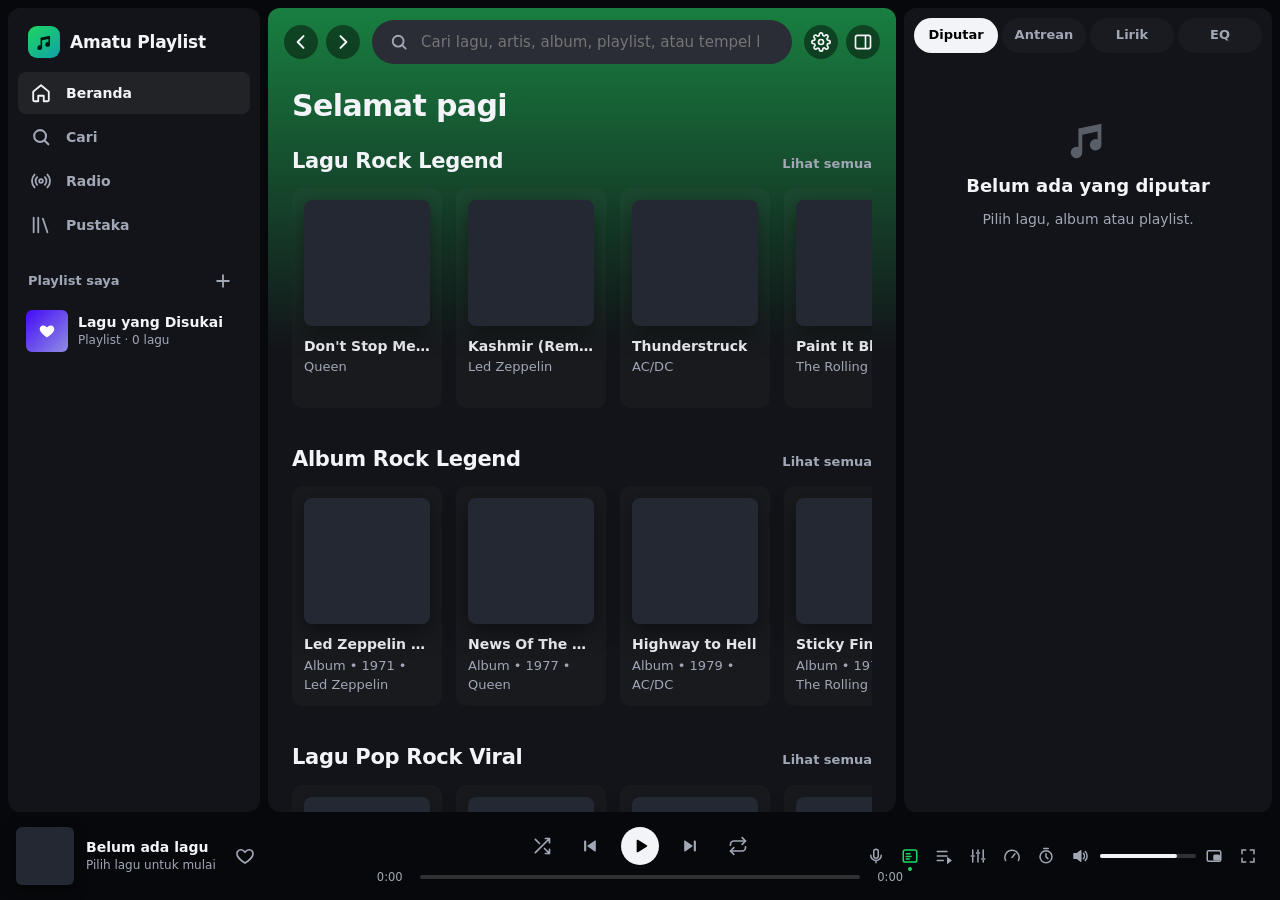
==== commit 13b5c085: "Musik tetap jalan di HP saat browser ditinggal/layar terkunci, lagu langsung bunyi saat diketuk + ef" ====
--- a/index.html
+++ b/index.html
@@ -9,7 +9,7 @@
 <meta name="description" content="Putar lagu YouTube & Spotify, playlist Pop Indonesia, Pop Jazz, lagu hits, radio, lirik sinkron dan equalizer profesional.">
 <link rel="icon" href="data:image/svg+xml,%3Csvg xmlns='http://www.w3.org/2000/svg' viewBox='0 0 64 64'%3E%3Crect width='64' height='64' rx='14' fill='%2311151d'/%3E%3Cpath d='M26 44a7 7 0 1 1-4-6.3V16l22-5v25a7 7 0 1 1-4-6.3V20l-14 3z' fill='%231ed760'/%3E%3C/svg%3E">
 <link rel="preconnect" href="https://yt.chocolatemoo53.com" crossorigin>
-<link rel="stylesheet" href="css/app.css?v=6">
+<link rel="stylesheet" href="css/app.css?v=7">
 </head>
 <body>
 <svg width="0" height="0" style="position:absolute" aria-hidden="true">
@@ -198,9 +198,9 @@
 <script src="js/data.js?v=2"></script>
 <script src="js/rock.js?v=1"></script>
 <script src="js/fx.js?v=2"></script>
-<script src="js/api.js?v=6"></script>
+<script src="js/api.js?v=7"></script>
 <script src="js/gap.js?v=1"></script>
-<script src="js/engine.js?v=9"></script>
-<script src="js/app.js?v=19"></script>
+<script src="js/engine.js?v=10"></script>
+<script src="js/app.js?v=23"></script>
 </body>
 </html>
--- a/css/app.css
+++ b/css/app.css
@@ -518,3 +518,37 @@
 .card.sk .s { width: 55%; }
 @keyframes skl { to { background-position: -200% 0; } }
 .card .t .rk { color: var(--ac); margin-right: 6px; font-variant-numeric: tabular-nums; }
+
+/* ---------- touch feedback + loading (a tap is answered at once, the spinner runs until the song is heard) */
+html { -webkit-tap-highlight-color: transparent; }
+.playbtn, .pi { position: relative; }
+.pb, .playbtn, .pi { transition: transform .12s ease, opacity .2s, background .15s; }
+.pb:active, .playbtn:active, .pi:active { transform: scale(.86) !important; }
+.card .cv { transition: transform .16s ease; }
+.card:active .cv { transform: scale(.965); }
+.tr, .mini-tr { position: relative; }
+.tr:active, .mini-tr:active { background: #ffffff1c; }
+.pb.tapfx::before, .playbtn.tapfx::before, .pi.tapfx::before { content: ""; position: absolute; inset: 0; border-radius: 50%; pointer-events: none; animation: tapring .5s ease-out; }
+@keyframes tapring { from { box-shadow: 0 0 0 0 rgba(30, 215, 96, .6); } to { box-shadow: 0 0 0 20px rgba(30, 215, 96, 0); } }
+.card.tapfx .cv::after, .tr.tapfx::after, .mini-tr.tapfx::after, .best.tapfx::after { content: ""; position: absolute; inset: 0; border-radius: inherit; background: #ffffff26; pointer-events: none; animation: tapflash .5s ease-out forwards; }
+@keyframes tapflash { from { opacity: 1; } to { opacity: 0; } }
+/* pressed play button of a playlist / album / mix: spins until its first song sounds */
+.pb.pend, .playbtn.pend, .ib.pend { pointer-events: auto; }
+.pb.pend svg, .playbtn.pend svg, .ib.pend svg { opacity: 0; }
+.pb.pend::after, .playbtn.pend::after, .ib.pend::after, body.ld .card.cur .pb::after, body.ld #cPlay::after, body.ld #fPlay::after {
+  content: ""; position: absolute; top: 24%; left: 24%; right: 24%; bottom: 24%; width: auto; height: auto; margin: 0; background: none;
+  border-radius: 50%; border: 2.5px solid color-mix(in srgb, currentColor 22%, transparent); border-top-color: currentColor; animation: spin .7s linear infinite; pointer-events: none;
+}
+.card .pb.pend, body.ld .card.cur .pb { opacity: 1; transform: none; }
+body.ld .card.cur .pb svg, body.ld #cPlay svg, body.ld #fPlay svg { opacity: 0; }
+#cPlay, #fPlay { position: relative; }
+/* the song on its way: its row/card says so, the bar shows a running line */
+.card.cur .t { color: var(--ac); }
+.tr .th, .mini-tr .th { position: relative; }
+body.ld .tr.cur .th::before { content: ""; position: absolute; inset: 0; border-radius: inherit; background: #0008; }
+body.ld .tr.cur .th::after { content: ""; position: absolute; top: 26%; left: 26%; right: 26%; bottom: 26%; border-radius: 50%; border: 2.5px solid #ffffff40; border-top-color: #fff; animation: spin .7s linear infinite; }
+#bar.loading::before { content: ""; position: absolute; left: 12px; right: 12px; top: 0; height: 2px; border-radius: 2px; pointer-events: none;
+  background: linear-gradient(90deg, transparent, var(--ac), transparent) no-repeat; background-size: 35% 100%; animation: barload 1.1s ease-in-out infinite; }
+@keyframes barload { from { background-position: -60% 0; } to { background-position: 160% 0; } }
+@media (hover: none) { .card .pb, .best .pb { opacity: 1; transform: none; } }
+@media (prefers-reduced-motion: reduce) { .pb.tapfx::before, .playbtn.tapfx::before, .pi.tapfx::before, .card.tapfx .cv::after, .tr.tapfx::after, .mini-tr.tapfx::after { animation: none; } }
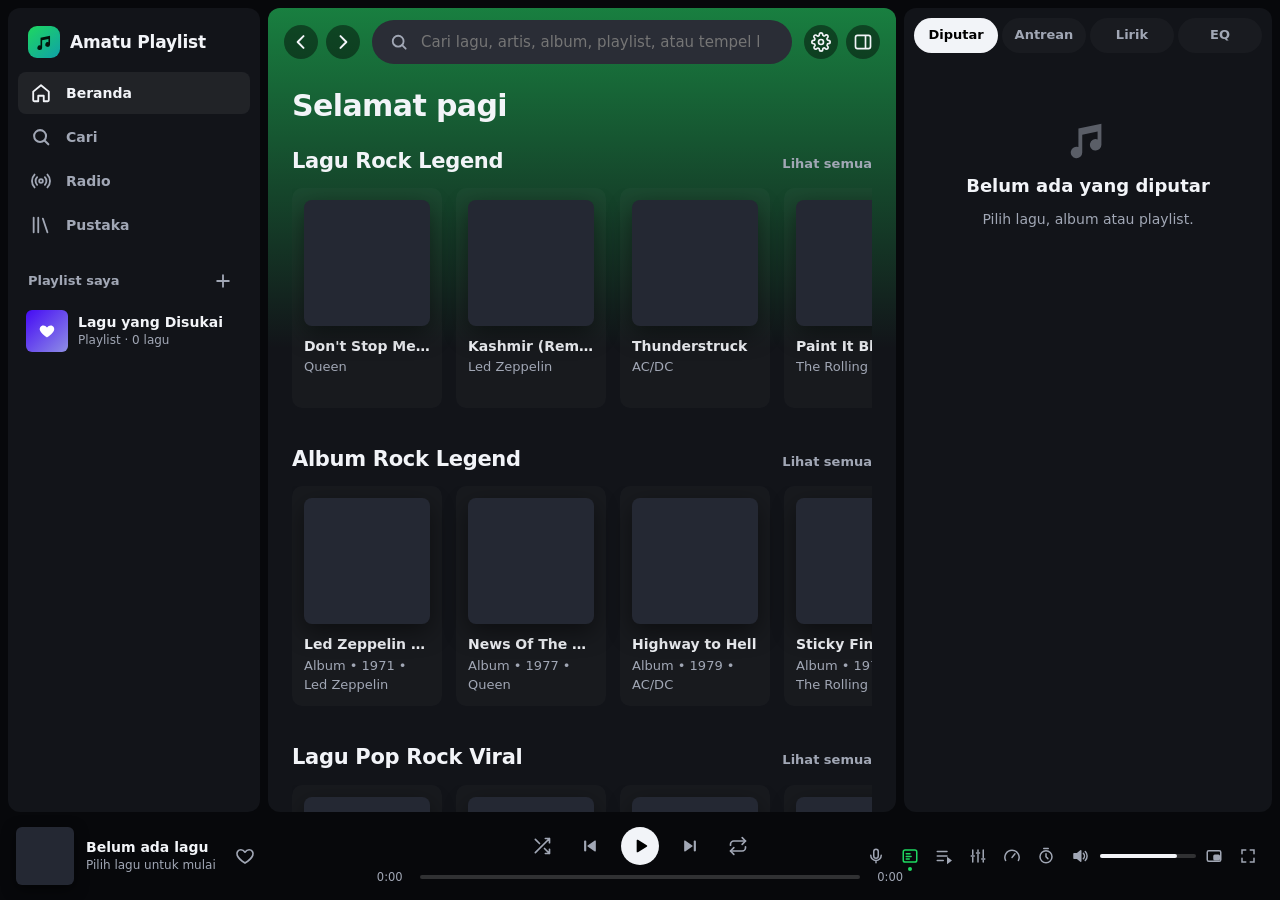
==== commit a04cf5cf: "Musik lancar: lagu tidak lagi antre di belakang 200 sampul, lagu berikutnya dari memori, penjaga put" ====
--- a/index.html
+++ b/index.html
@@ -9,6 +9,12 @@
 <meta name="description" content="Putar lagu YouTube & Spotify, playlist Pop Indonesia, Pop Jazz, lagu hits, radio, lirik sinkron dan equalizer profesional.">
 <link rel="icon" href="data:image/svg+xml,%3Csvg xmlns='http://www.w3.org/2000/svg' viewBox='0 0 64 64'%3E%3Crect width='64' height='64' rx='14' fill='%2311151d'/%3E%3Cpath d='M26 44a7 7 0 1 1-4-6.3V16l22-5v25a7 7 0 1 1-4-6.3V20l-14 3z' fill='%231ed760'/%3E%3C/svg%3E">
 <link rel="preconnect" href="https://yt.chocolatemoo53.com" crossorigin>
+<link rel="preconnect" href="https://yt.chocolatemoo53.com">
+<link rel="dns-prefetch" href="https://yt-comp1.chocolatemoo53.com">
+<link rel="dns-prefetch" href="https://yt-comp2.chocolatemoo53.com">
+<link rel="dns-prefetch" href="https://yt-comp3.chocolatemoo53.com">
+<link rel="dns-prefetch" href="https://yt-comp4.chocolatemoo53.com">
+<link rel="dns-prefetch" href="https://yt-comp6.chocolatemoo53.com">
 <link rel="stylesheet" href="css/app.css?v=7">
 </head>
 <body>
@@ -200,7 +206,8 @@
 <script src="js/fx.js?v=2"></script>
 <script src="js/api.js?v=7"></script>
 <script src="js/gap.js?v=1"></script>
-<script src="js/engine.js?v=10"></script>
-<script src="js/app.js?v=23"></script>
+<script src="js/pre.js?v=1"></script>
+<script src="js/engine.js?v=11"></script>
+<script src="js/app.js?v=24"></script>
 </body>
 </html>
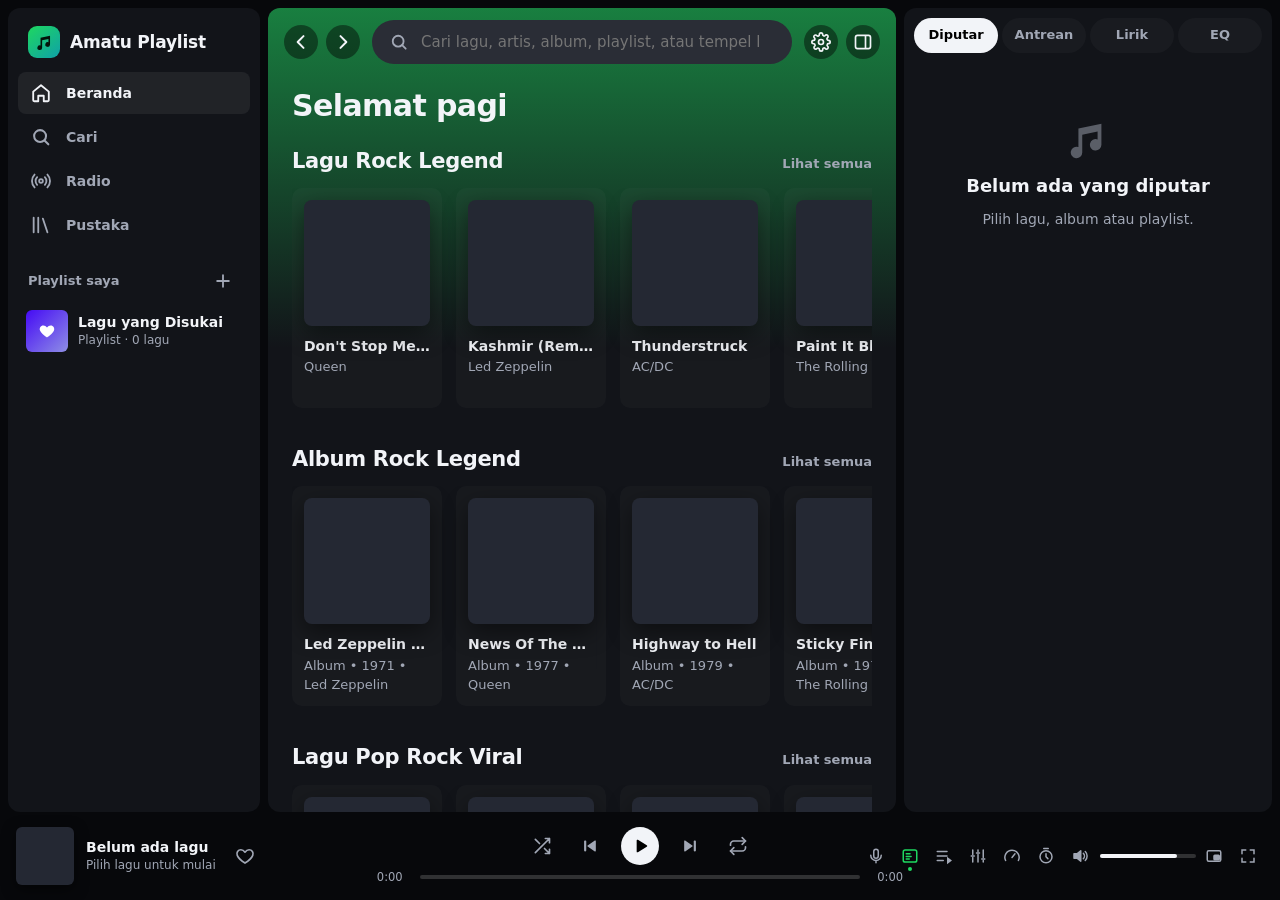
==== commit 8f21779e: "Penjaga putar tidak me-refresh saat sesi portal terkunci PIN (halaman yang dimuat saat terkunci pind" ====
--- a/index.html
+++ b/index.html
@@ -208,6 +208,6 @@
 <script src="js/gap.js?v=1"></script>
 <script src="js/pre.js?v=1"></script>
 <script src="js/engine.js?v=11"></script>
-<script src="js/app.js?v=24"></script>
+<script src="js/app.js?v=25"></script>
 </body>
 </html>
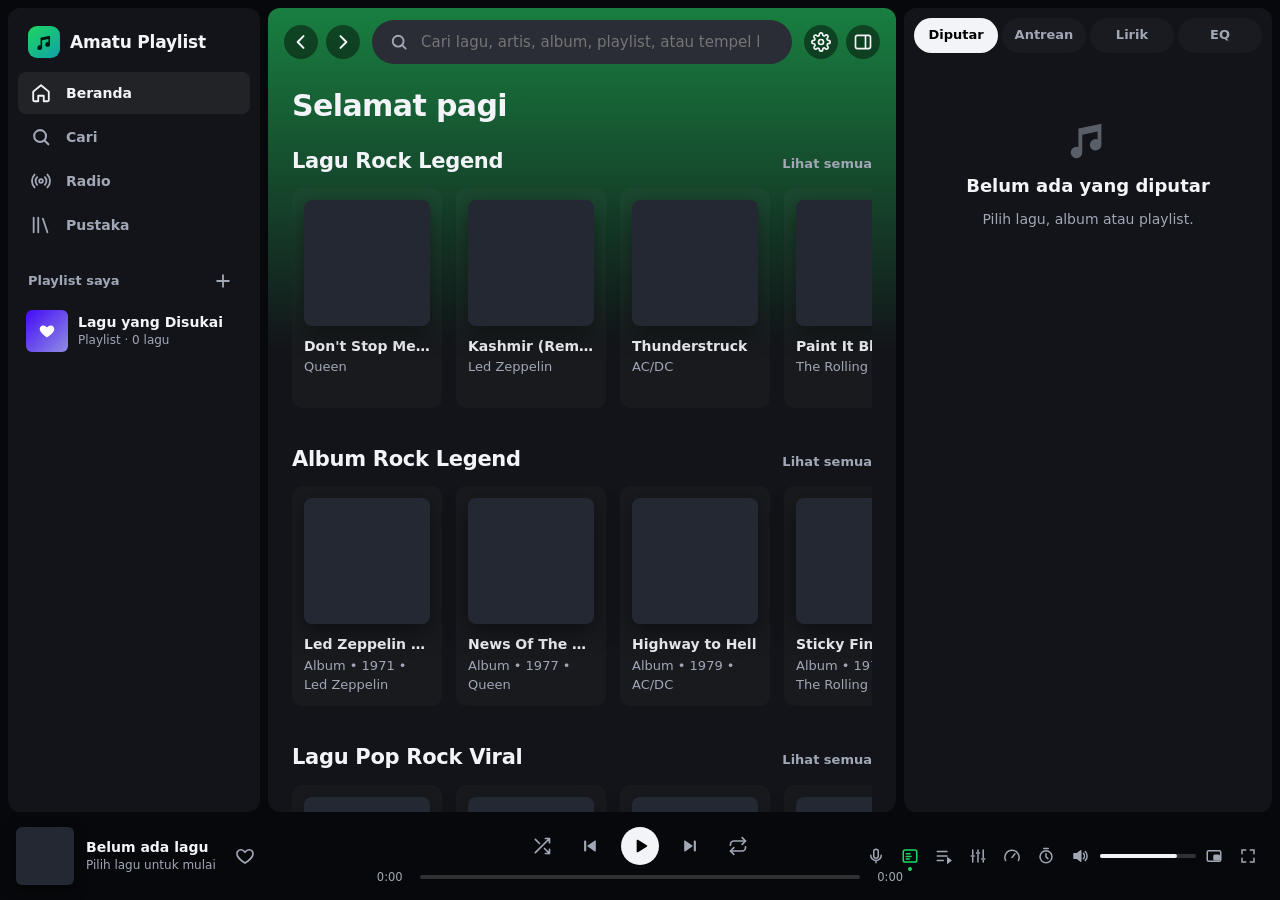
==== commit c26f4ccc: "Node cadangan: node server audio yang menggantung/502 dilewati, lagu lanjut dari node lain di detik " ====
--- a/index.html
+++ b/index.html
@@ -206,8 +206,8 @@
 <script src="js/fx.js?v=2"></script>
 <script src="js/api.js?v=7"></script>
 <script src="js/gap.js?v=1"></script>
-<script src="js/pre.js?v=1"></script>
+<script src="js/pre.js?v=2"></script>
 <script src="js/engine.js?v=11"></script>
-<script src="js/app.js?v=25"></script>
+<script src="js/app.js?v=26"></script>
 </body>
 </html>
